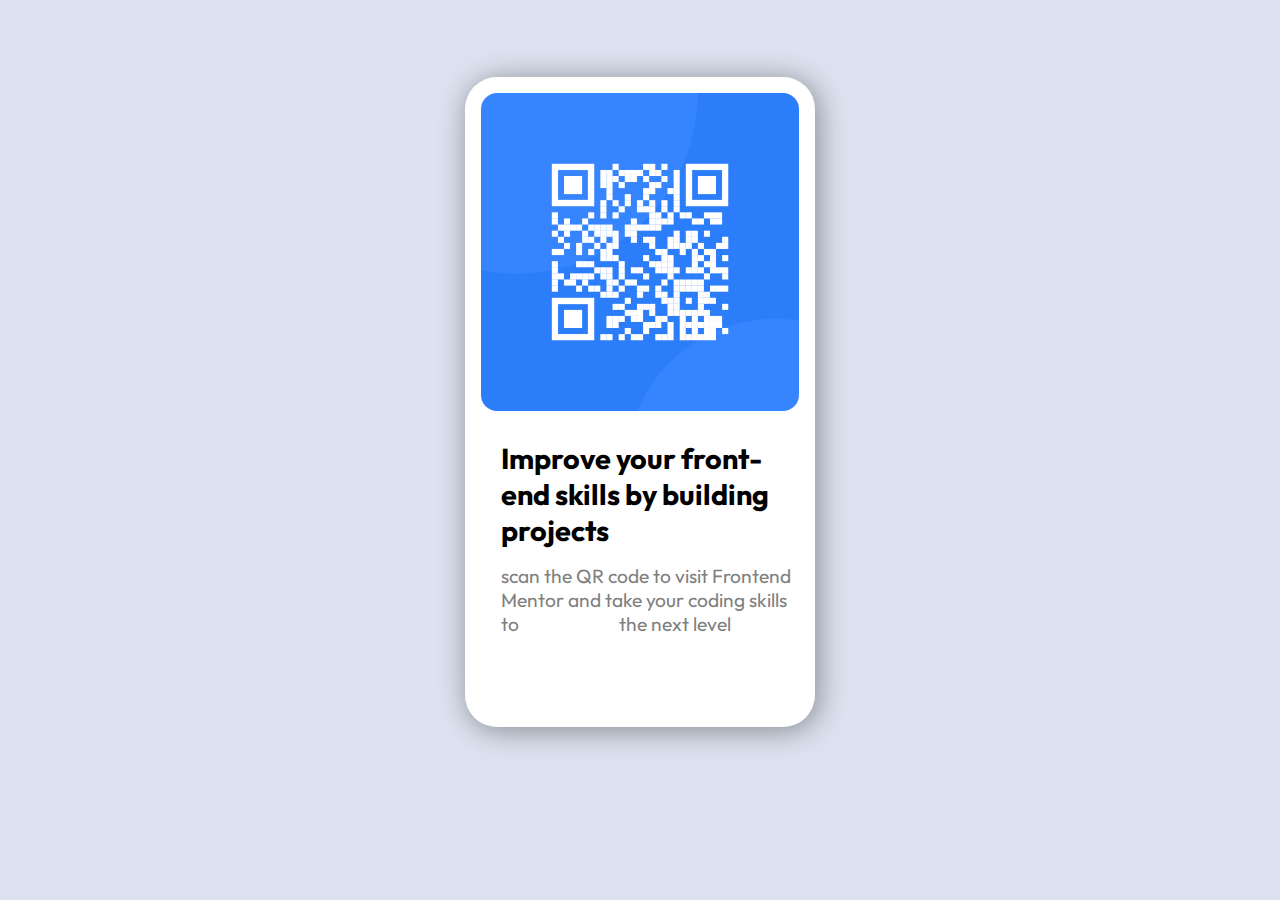
==== qr-code/index.html @ f04eab32 "qr code" ====
<!DOCTYPE html>
<html lang="en">
<head>
  <meta charset="UTF-8">
  <meta http-equiv="X-UA-Compatible" content="IE=edge">
  <meta name="viewport" content="width=device-width, initial-scale=1.0">
  <title>qr-code</title>
  <link rel="stylesheet" href="style.css">

</head>
<body>

  <div class="container">
      <img src="img/image-qr-code.png">
    <div class="info">
        <p class="p-1"> Improve your front-end skills by building projects</p>
 
        <p class="p-2">scan the QR code to visit Frontend Mentor and take your coding skills to <span class="span">the next level</span></p>
    </div>
  </div>

</body>
</html>
---- qr-code/style.css ----
@import url('https://fonts.googleapis.com/css2?family=Outfit:wght@400;700&display=swap');

* {
  margin:0;
  padding:0;
  box-sizing:border-box;
  font-family: 'Outfit', sans-serif;
}

body {
  background-color:hsl(220, 36%, 90%);
}

.container {
  width:350px;
  height: 650px;
  background-color: hsl(0, 0%, 100%);
  margin:6% auto;
  border-radius:2rem;
  padding:1rem;
  box-shadow:3px 3px 30px rgba(0,0,0,0.4);
  
}

.info {
  padding-left: 20px;
  margin-top:25px;
}

img {
  width:100%;
  border-radius:1rem;
}

p {
  margin-bottom:1rem;
  font-size:1.2rem;
}

.p-1 {
    font-size:1.8rem; 
    font-weight:bold; 
}
.p-2 {
  color:gray;
  font-size:1.2rem;
}
.span {
  white-space:nowrap;
  margin-left:6rem;
}
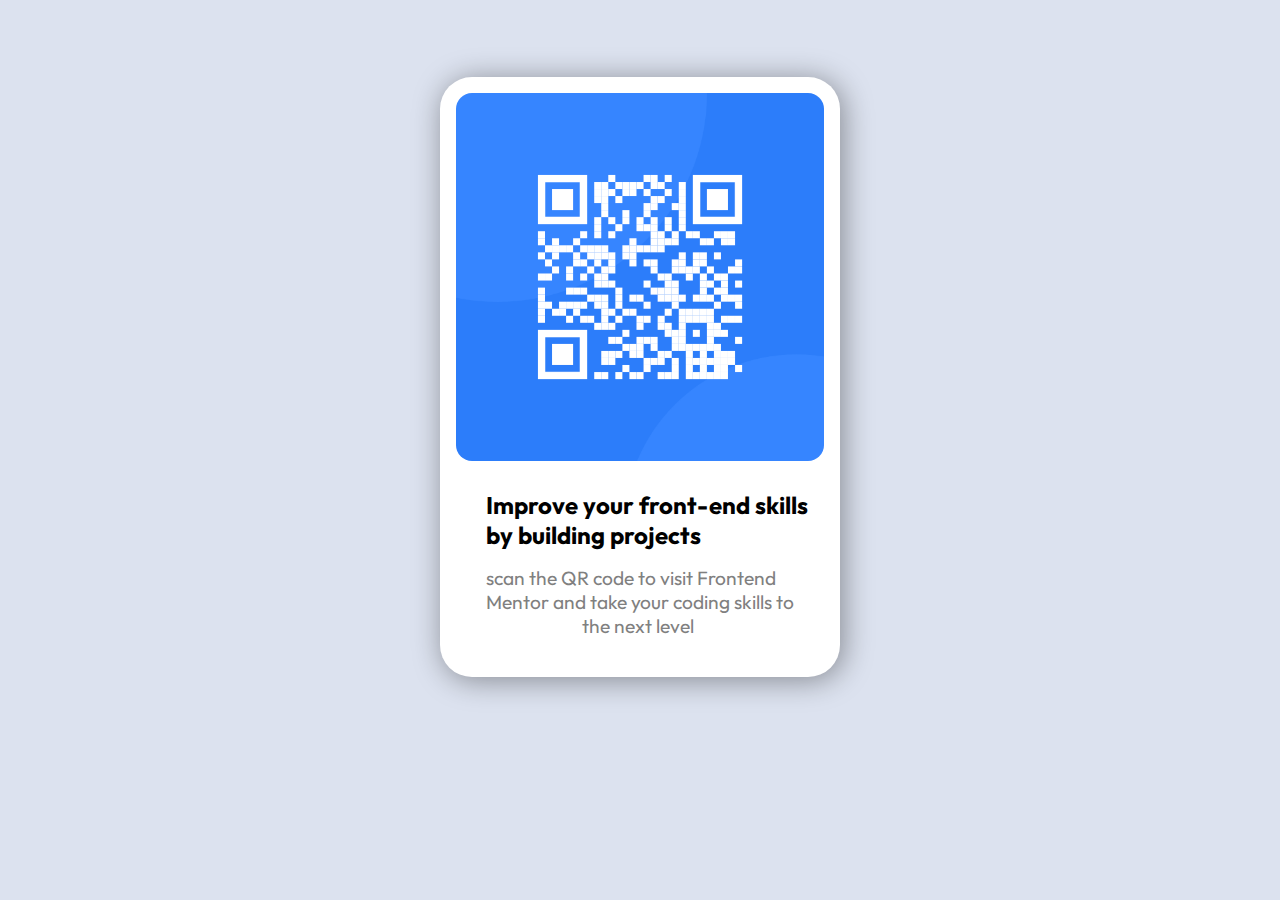
==== commit c7d1456c: "qr code" ====
--- a/qr-code/index.html
+++ b/qr-code/index.html
@@ -15,7 +15,7 @@
     <div class="info">
         <p class="p-1"> Improve your front-end skills by building projects</p>
  
-        <p class="p-2">scan the QR code to visit Frontend Mentor and take your coding skills to <span class="span">the next level</span></p>
+        <p class="p-2">scan the QR code to visit Frontend Mentor and take your coding skills to <br> <span class="span">the next level</span></p>
     </div>
   </div>
 
--- a/qr-code/style.css
+++ b/qr-code/style.css
@@ -12,8 +12,8 @@
 }
 
 .container {
-  width:350px;
-  height: 650px;
+  width:400px;
+  height: 600px;
   background-color: hsl(0, 0%, 100%);
   margin:6% auto;
   border-radius:2rem;
@@ -23,7 +23,7 @@
 }
 
 .info {
-  padding-left: 20px;
+  padding-left:30px;
   margin-top:25px;
 }
 
@@ -38,7 +38,7 @@
 }
 
 .p-1 {
-    font-size:1.8rem; 
+    font-size:1.5rem; 
     font-weight:bold; 
 }
 .p-2 {
@@ -48,4 +48,5 @@
 .span {
   white-space:nowrap;
   margin-left:6rem;
+  text-align:center;
 }
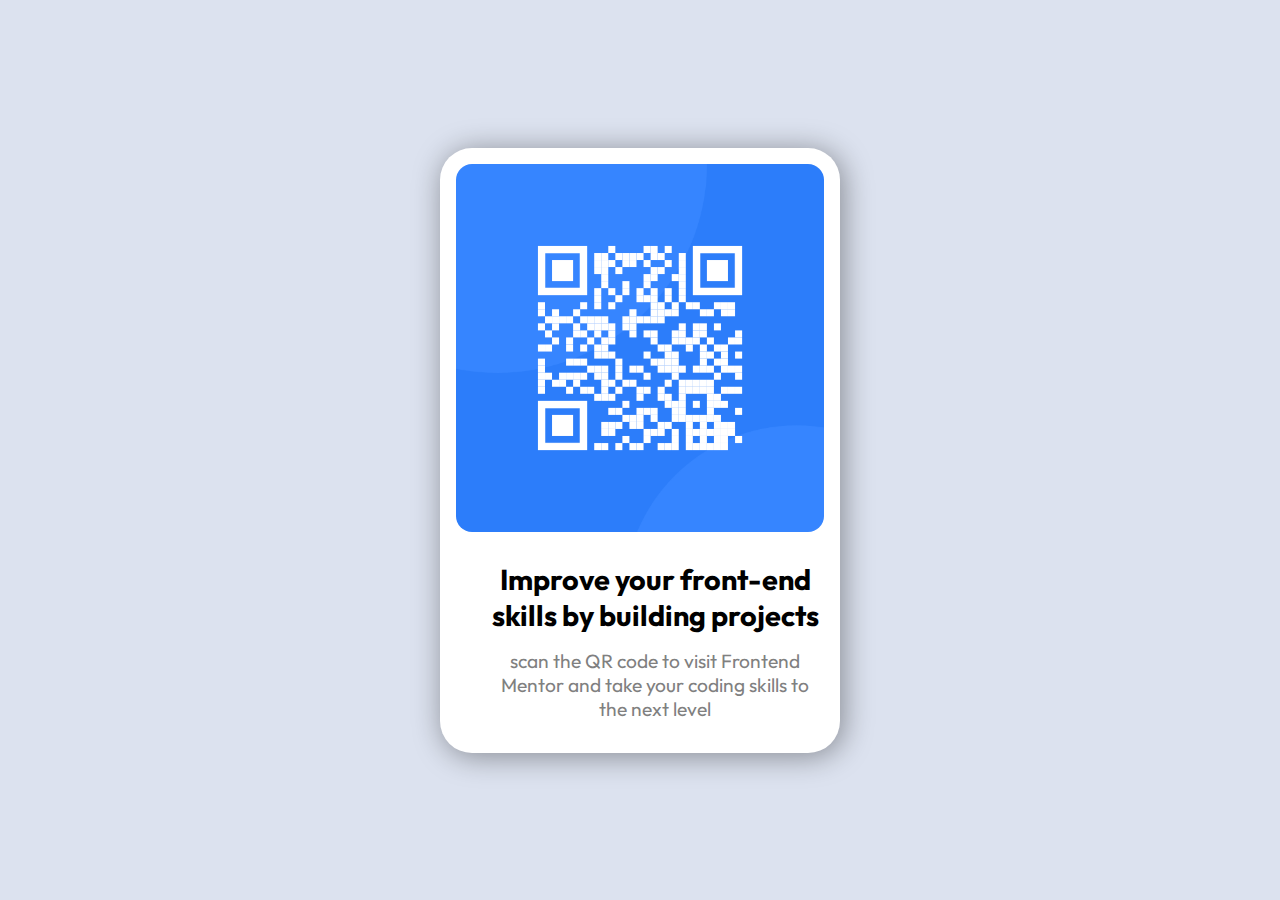
==== commit 35a91734: "qr code" ====
--- a/qr-code/index.html
+++ b/qr-code/index.html
@@ -10,14 +10,15 @@
 </head>
 <body>
 
-  <div class="container">
-      <img src="img/image-qr-code.png">
+  <section class="container">
+      <img src="img/image-qr-code.png" alt="qr-code">
     <div class="info">
         <p class="p-1"> Improve your front-end skills by building projects</p>
  
-        <p class="p-2">scan the QR code to visit Frontend Mentor and take your coding skills to <br> <span class="span">the next level</span></p>
+        <p class="p-2">scan the QR code to visit Frontend Mentor and take your coding skills to the next level</p>
+       
     </div>
-  </div>
+  </section>
 
 </body>
 </html>--- a/qr-code/style.css
+++ b/qr-code/style.css
@@ -9,13 +9,17 @@
 
 body {
   background-color:hsl(220, 36%, 90%);
+  height:100vh;
+  display:flex;
+  flex-direction:column;
+  justify-content:center;
 }
 
 .container {
   width:400px;
-  height: 600px;
+  /* height: 600px; */
   background-color: hsl(0, 0%, 100%);
-  margin:6% auto;
+  margin:0 auto;
   border-radius:2rem;
   padding:1rem;
   box-shadow:3px 3px 30px rgba(0,0,0,0.4);
@@ -25,6 +29,7 @@
 .info {
   padding-left:30px;
   margin-top:25px;
+  text-align:center;
 }
 
 img {
@@ -38,15 +43,10 @@
 }
 
 .p-1 {
-    font-size:1.5rem; 
-    font-weight:bold; 
+    font-size:1.8rem; 
+    font-weight:700; 
 }
 .p-2 {
   color:gray;
   font-size:1.2rem;
 }
-.span {
-  white-space:nowrap;
-  margin-left:6rem;
-  text-align:center;
-}
